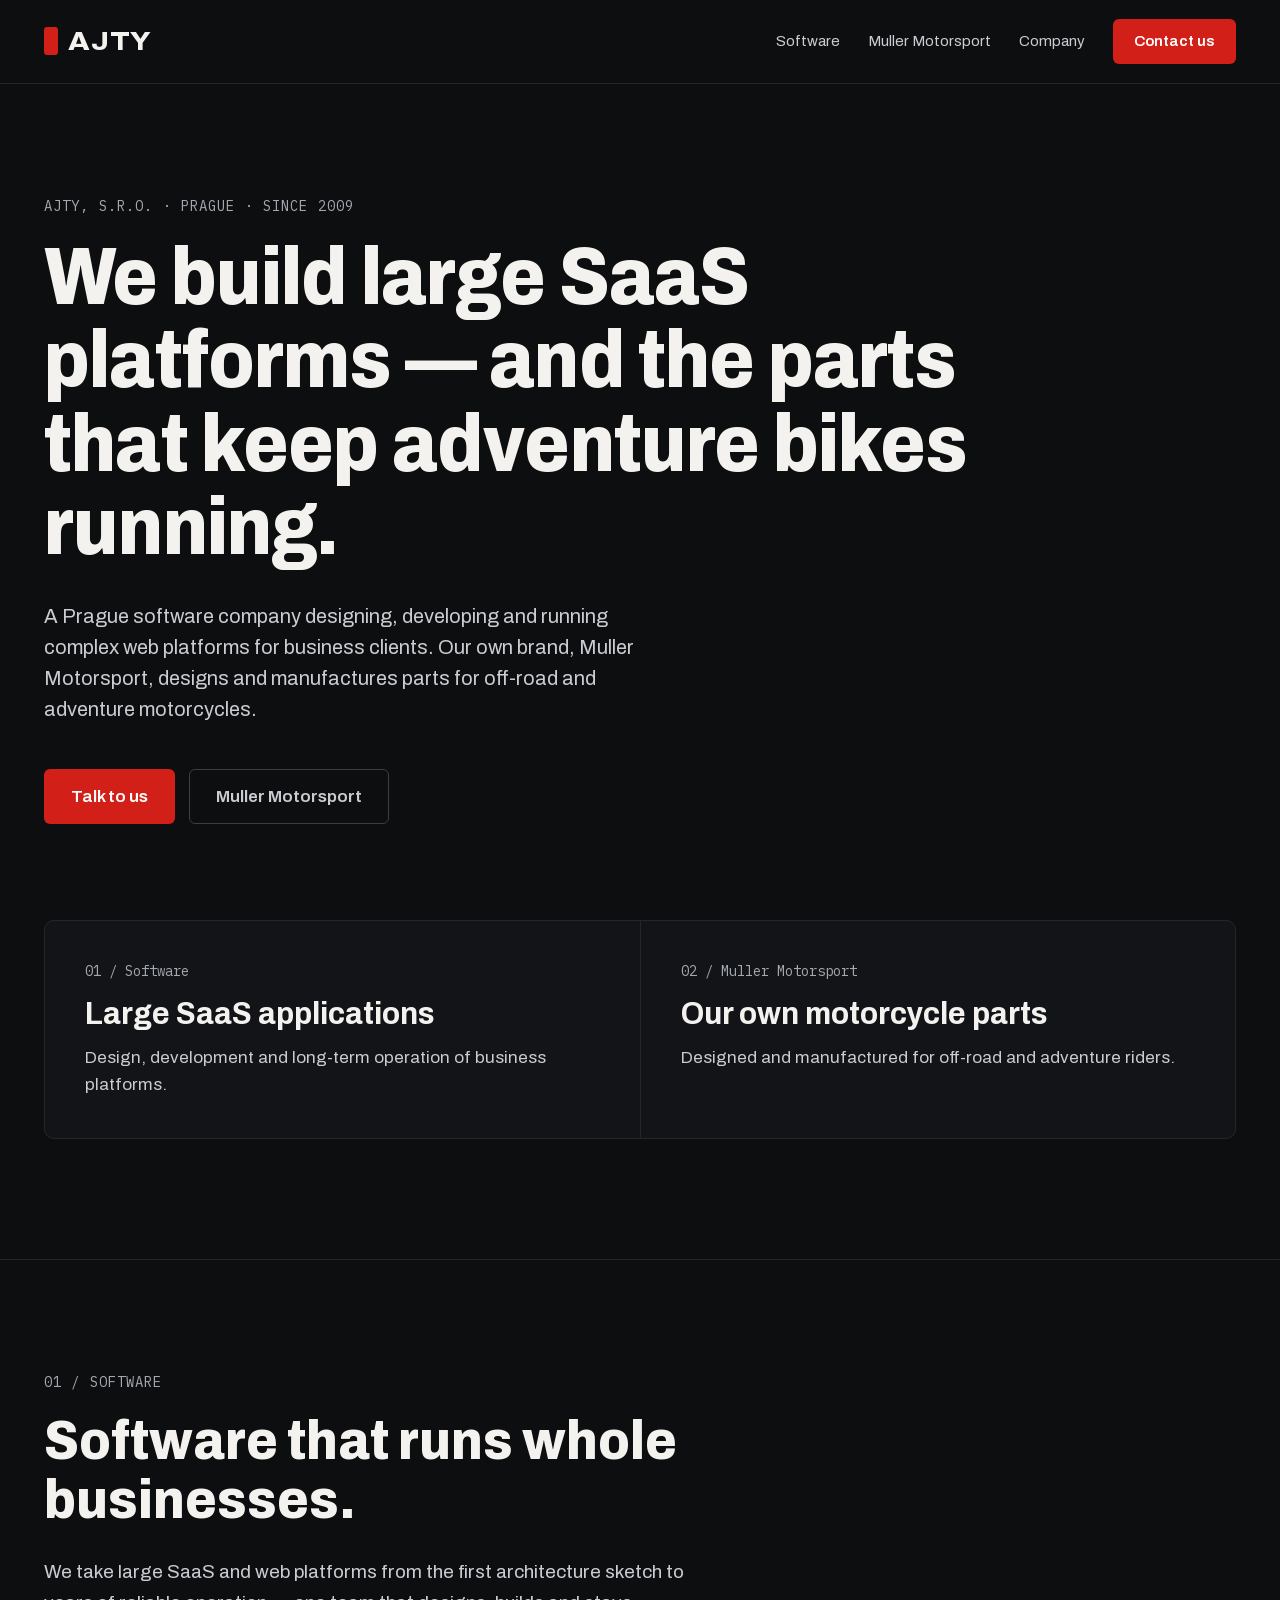
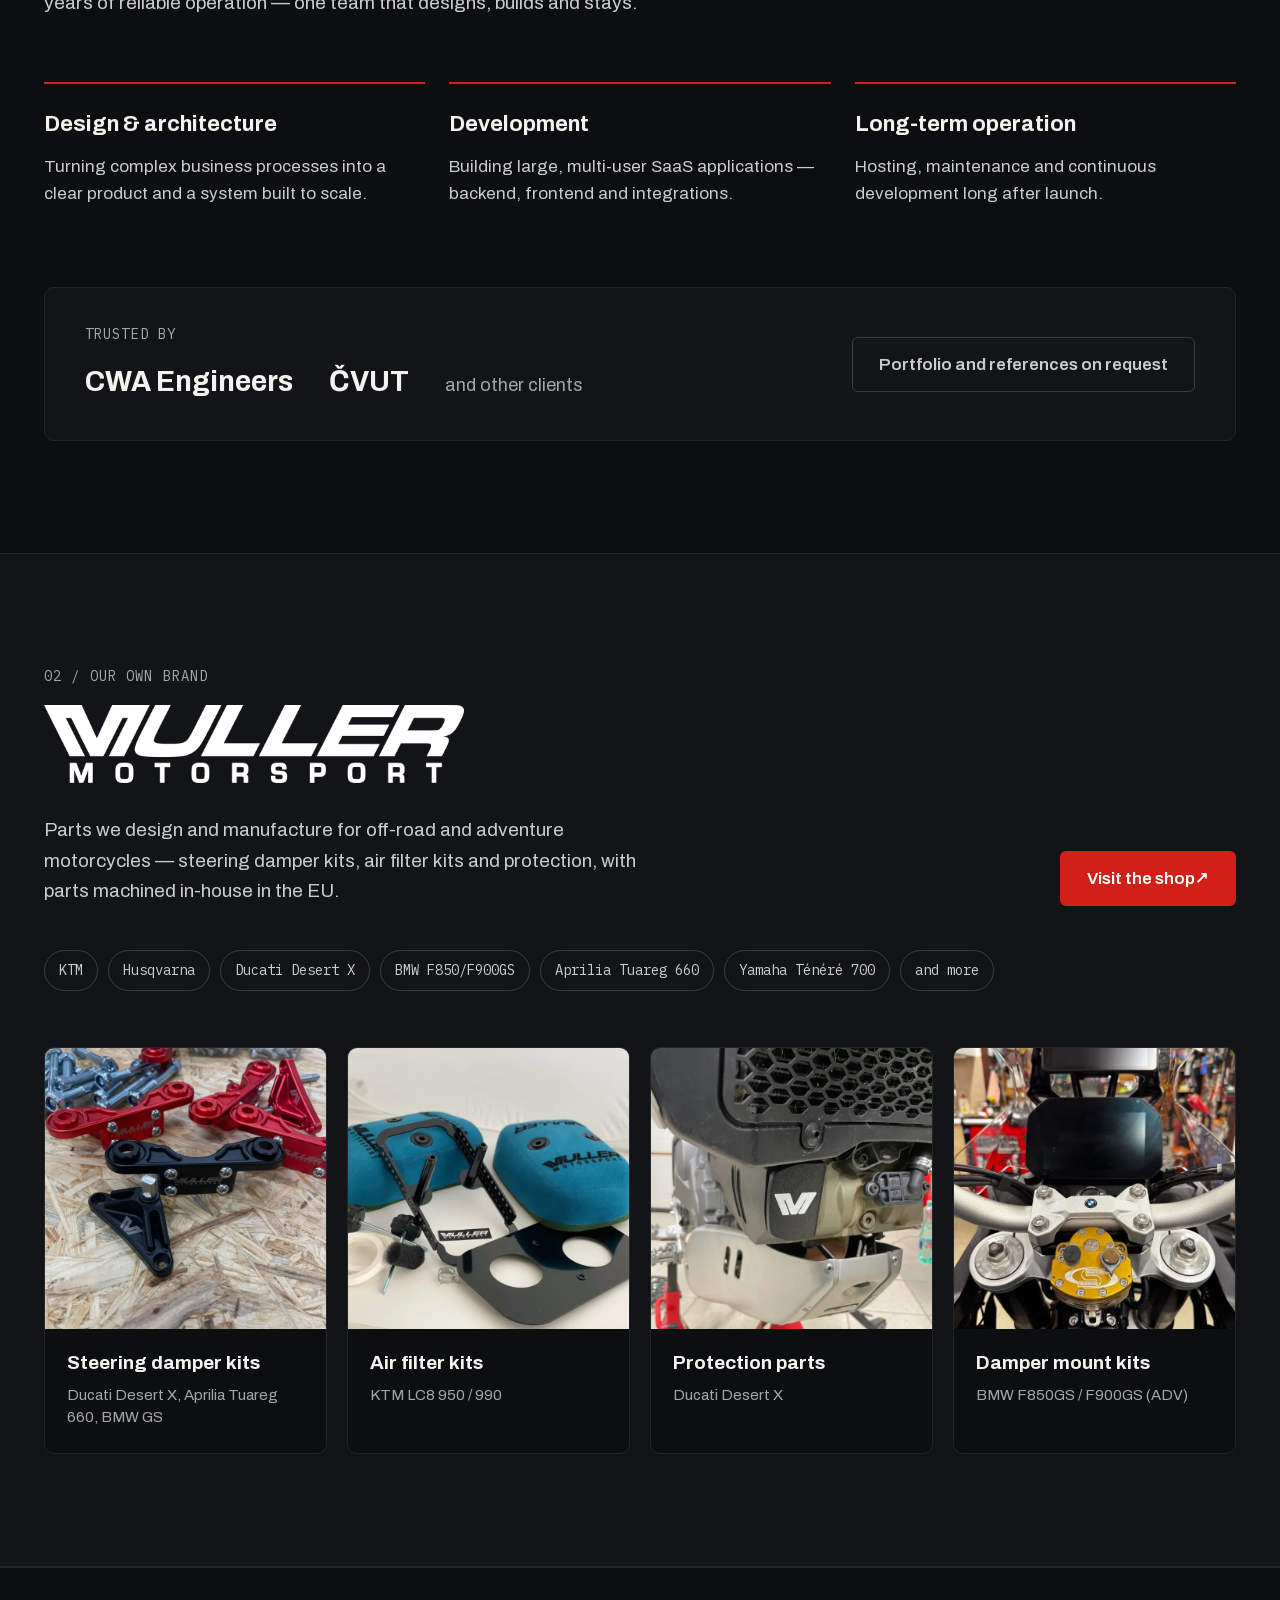
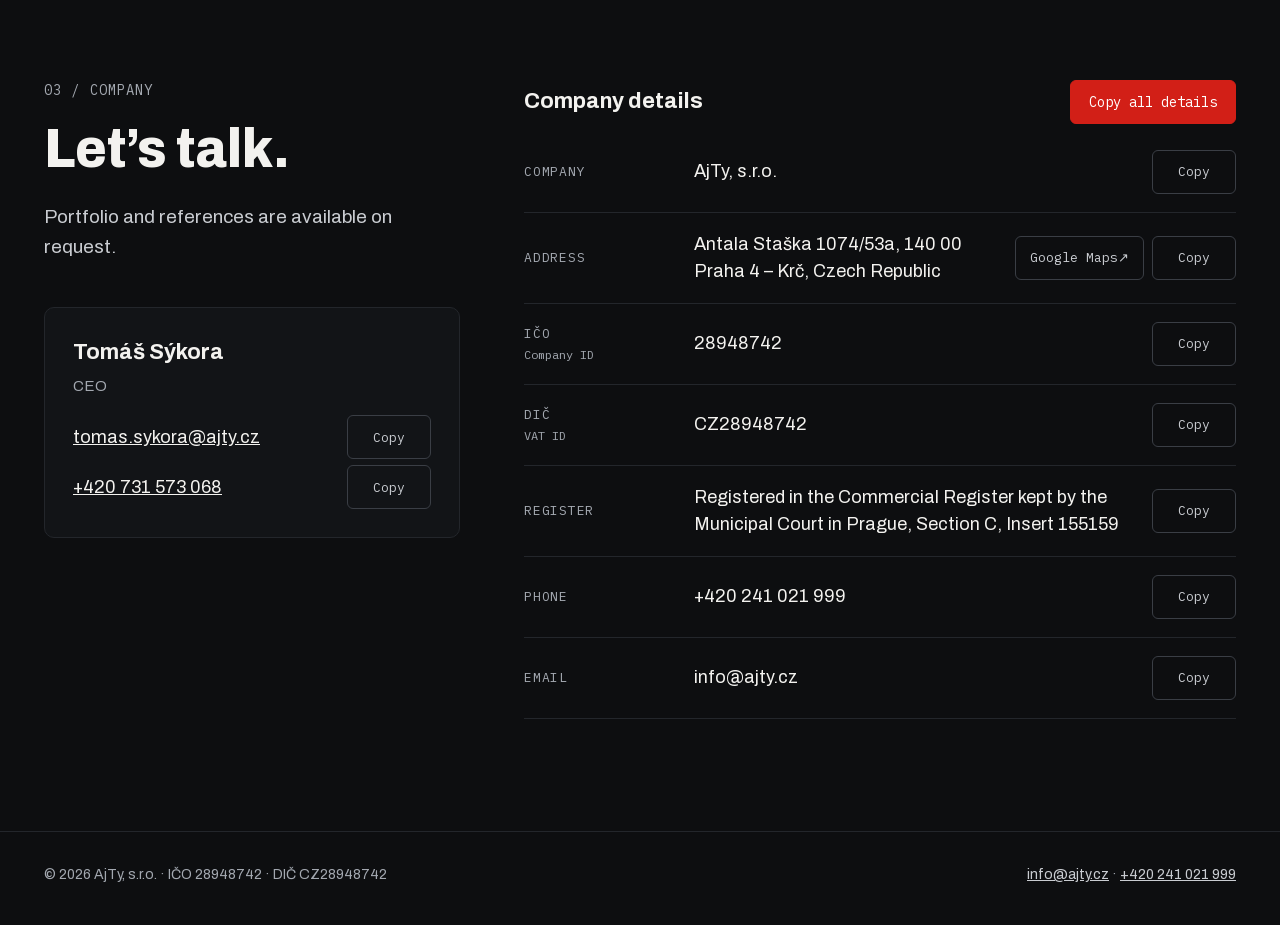
==== public/index.html @ 873d9465 "Add ajty.cz website with GitHub Pages deployment" ====
<!doctype html>
<html lang="en">
<head>
<meta charset="utf-8">
<meta name="viewport" content="width=device-width, initial-scale=1">
<title>AjTy — Software &amp; Muller Motorsport</title>
<meta name="description" content="AjTy, s.r.o. is a Prague software company building large SaaS platforms, and the maker of Muller Motorsport parts for off-road and adventure motorcycles.">
<link rel="icon" href="favicon.svg" type="image/svg+xml">
<meta name="theme-color" content="#0D0E10">
<meta property="og:type" content="website">
<meta property="og:url" content="https://ajty.cz/">
<meta property="og:title" content="AjTy — Software &amp; Muller Motorsport">
<meta property="og:description" content="A Prague software company building large SaaS platforms, and the maker of Muller Motorsport parts for off-road and adventure motorcycles.">
<meta property="og:image" content="https://ajty.cz/img/og-image.jpg">
<link rel="canonical" href="https://ajty.cz/">
<link rel="preload" href="fonts/archivo-latin.woff2" as="font" type="font/woff2" crossorigin>
<link rel="stylesheet" href="css/style.css">
<script type="module" src="js/main.js"></script>
</head>
<body>
<a class="skip" href="#main">Skip to content</a>

<header class="site-header">
  <div class="wrap header-row">
    <a class="wordmark" href="#top" aria-label="AjTy home"><span class="wordmark-bar" aria-hidden="true"></span>AJTY</a>
    <nav class="nav" aria-label="Main">
      <a href="#software">Software</a>
      <a href="#muller-motorsport">Muller Motorsport</a>
      <a href="#company">Company</a>
      <a class="btn btn-red" href="#company">Contact us</a>
    </nav>
  </div>
</header>

<main id="main">
  <span id="top"></span>
  <section class="wrap hero" aria-labelledby="hero-title">
    <p class="eyebrow">AjTy, s.r.o. · Prague · since 2009</p>
    <h1 id="hero-title" class="h1">We build large SaaS platforms — and the parts that keep adventure bikes running.</h1>
    <p class="lead">A Prague software company designing, developing and running complex web platforms for business clients. Our own brand, Muller Motorsport, designs and manufactures parts for off-road and adventure motorcycles.</p>
    <div class="hero-actions">
      <a class="btn btn-red" href="#company">Talk to us</a>
      <a class="btn btn-ghost" href="#muller-motorsport">Muller Motorsport</a>
    </div>
  </section>

  <div class="wrap">
    <div class="sides">
      <a class="side" href="#software">
        <span class="side-label">01 / Software</span>
        <span class="side-title">Large SaaS applications</span>
        <span class="side-text">Design, development and long-term operation of business platforms.</span>
      </a>
      <a class="side" href="#muller-motorsport">
        <span class="side-label">02 / Muller Motorsport</span>
        <span class="side-title">Our own motorcycle parts</span>
        <span class="side-text">Designed and manufactured for off-road and adventure riders.</span>
      </a>
    </div>
  </div>

  <section id="software" class="section" aria-labelledby="software-title">
    <div class="wrap">
      <p class="eyebrow">01 / Software</p>
      <h2 id="software-title" class="h2">Software that runs whole businesses.</h2>
      <p class="lead">We take large SaaS and web platforms from the first architecture sketch to years of reliable operation — one team that designs, builds and stays.</p>
      <div class="capabilities">
        <div class="capability">
          <h3 class="h3">Design &amp; architecture</h3>
          <p>Turning complex business processes into a clear product and a system built to scale.</p>
        </div>
        <div class="capability">
          <h3 class="h3">Development</h3>
          <p>Building large, multi-user SaaS applications — backend, frontend and integrations.</p>
        </div>
        <div class="capability">
          <h3 class="h3">Long-term operation</h3>
          <p>Hosting, maintenance and continuous development long after launch.</p>
        </div>
      </div>
      <div class="trusted">
        <div>
          <p class="eyebrow">Trusted by</p>
          <ul class="clients">
            <li class="client">CWA Engineers</li>
            <li class="client">ČVUT</li>
            <li class="clients-more">and other clients</li>
          </ul>
        </div>
        <a class="btn btn-ghost" href="#company">Portfolio and references on request</a>
      </div>
    </div>
  </section>

  <section id="muller-motorsport" class="section mm" aria-labelledby="mm-title">
    <div class="wrap">
      <div class="mm-head">
        <div class="mm-intro">
          <p class="eyebrow">02 / Our own brand</p>
          <h2 id="mm-title" class="visually-hidden">Muller Motorsport</h2>
          <img class="mm-logo" src="img/muller-motorsport-logo.png" alt="Muller Motorsport" width="1200" height="222">
          <p class="lead">Parts we design and manufacture for off-road and adventure motorcycles — steering damper kits, air filter kits and protection, with parts machined in-house in the EU.</p>
        </div>
        <a class="btn btn-red" href="https://mullermotorsport.com" target="_blank" rel="noopener">Visit the shop <span aria-hidden="true">↗</span><span class="visually-hidden"> (opens in a new tab)</span></a>
      </div>

      <ul class="chips" aria-label="Motorcycles covered">
        <li class="chip">KTM</li>
        <li class="chip">Husqvarna</li>
        <li class="chip">Ducati Desert X</li>
        <li class="chip">BMW F850/F900GS</li>
        <li class="chip">Aprilia Tuareg 660</li>
        <li class="chip">Yamaha Ténéré 700</li>
        <li class="chip">and more</li>
      </ul>

      <ul class="products">
        <li>
          <a class="product" href="https://mullermotorsport.com" target="_blank" rel="noopener">
            <span class="product-img"><img src="img/mm/steering-damper-kit.webp" alt="Black and red Muller Motorsport steering damper brackets on a workbench" width="720" height="720" loading="lazy" decoding="async"></span>
            <span class="product-body"><span class="product-name">Steering damper kits</span><span class="product-fits">Ducati Desert X, Aprilia Tuareg 660, BMW GS</span></span>
          </a>
        </li>
        <li>
          <a class="product" href="https://mullermotorsport.com" target="_blank" rel="noopener">
            <span class="product-img"><img src="img/mm/air-filter-kit.webp" alt="KTM 990 foam air filter racing kit" width="720" height="720" loading="lazy" decoding="async"></span>
            <span class="product-body"><span class="product-name">Air filter kits</span><span class="product-fits">KTM LC8 950 / 990</span></span>
          </a>
        </li>
        <li>
          <a class="product" href="https://mullermotorsport.com" target="_blank" rel="noopener">
            <span class="product-img"><img src="img/mm/cam-belt-mud-protector.webp" alt="Ducati Desert X cam belt mud protector" width="720" height="720" loading="lazy" decoding="async"></span>
            <span class="product-body"><span class="product-name">Protection parts</span><span class="product-fits">Ducati Desert X</span></span>
          </a>
        </li>
        <li>
          <a class="product" href="https://mullermotorsport.com" target="_blank" rel="noopener">
            <span class="product-img"><img src="img/mm/damper-mount-kit.webp" alt="BMW F850GS / F900GS steering damper mount kit" width="720" height="720" loading="lazy" decoding="async"></span>
            <span class="product-body"><span class="product-name">Damper mount kits</span><span class="product-fits">BMW F850GS / F900GS (ADV)</span></span>
          </a>
        </li>
      </ul>
    </div>
  </section>

  <section id="company" class="section" aria-labelledby="company-title">
    <div class="wrap company">
      <div class="company-intro">
        <p class="eyebrow">03 / Company</p>
        <h2 id="company-title" class="h2">Let’s talk.</h2>
        <p class="lead">Portfolio and references are available on request.</p>
        <div class="contact-card">
          <span class="contact-name">Tomáš Sýkora</span>
          <span class="contact-role">CEO</span>
          <span class="contact-line"><a href="mailto:tomas.sykora@ajty.cz"><span data-copy="tomas.sykora@ajty.cz">tomas.sykora@ajty.cz</span></a><button class="copy-btn" type="button" hidden aria-label="Copy CEO email">Copy</button></span>
          <span class="contact-line"><a href="tel:+420731573068"><span data-copy="+420 731 573 068">+420 731 573 068</span></a><button class="copy-btn" type="button" hidden aria-label="Copy CEO phone">Copy</button></span>
        </div>
      </div>

      <div class="company-details">
        <div class="details-head">
          <h3 class="h3">Company details</h3>
          <button class="copy-all" type="button" hidden>Copy all details</button>
        </div>
        <p class="copy-status visually-hidden" role="status" aria-live="polite"></p>
        <dl class="details">
          <div class="detail">
            <dt>Company</dt>
            <dd>
              <span data-copy="AjTy, s.r.o.">AjTy, s.r.o.</span>
              <span class="detail-actions"><button class="copy-btn" type="button" hidden aria-label="Copy company name">Copy</button></span></dd>
          </div>
          <div class="detail">
            <dt>Address</dt>
            <dd>
              <span data-copy="Antala Staška 1074/53a, 140 00 Praha 4 – Krč, Czech Republic">Antala Staška 1074/53a, 140 00 Praha 4 – Krč, Czech Republic</span>
              <span class="detail-actions">
              <a class="btn-small" href="https://www.google.com/maps/search/?api=1&amp;query=Antala+Sta%C5%A1ka+1074%2F53a%2C+140+00+Praha+4" target="_blank" rel="noopener">Google Maps <span aria-hidden="true">↗</span><span class="visually-hidden"> (opens in a new tab)</span></a>
              <button class="copy-btn" type="button" hidden aria-label="Copy address">Copy</button>
            </span></dd>
          </div>
          <div class="detail">
            <dt>IČO <span class="dt-hint">Company ID</span></dt>
            <dd>
              <span data-copy="28948742" data-copy-line="IČO: 28948742">28948742</span>
              <span class="detail-actions"><button class="copy-btn" type="button" hidden aria-label="Copy IČO">Copy</button></span></dd>
          </div>
          <div class="detail">
            <dt>DIČ <span class="dt-hint">VAT ID</span></dt>
            <dd>
              <span data-copy="CZ28948742" data-copy-line="DIČ: CZ28948742">CZ28948742</span>
              <span class="detail-actions"><button class="copy-btn" type="button" hidden aria-label="Copy DIČ">Copy</button></span></dd>
          </div>
          <div class="detail">
            <dt>Register</dt>
            <dd>
              <span data-copy="Registered in the Commercial Register kept by the Municipal Court in Prague, Section C, Insert 155159">Registered in the Commercial Register kept by the Municipal Court in Prague, Section C, Insert 155159</span>
              <span class="detail-actions"><button class="copy-btn" type="button" hidden aria-label="Copy register entry">Copy</button></span></dd>
          </div>
          <div class="detail">
            <dt>Phone</dt>
            <dd>
              <span data-copy="+420 241 021 999">+420 241 021 999</span>
              <span class="detail-actions"><button class="copy-btn" type="button" hidden aria-label="Copy phone number">Copy</button></span></dd>
          </div>
          <div class="detail">
            <dt>Email</dt>
            <dd>
              <span data-copy="info@ajty.cz">info@ajty.cz</span>
              <span class="detail-actions"><button class="copy-btn" type="button" hidden aria-label="Copy email">Copy</button></span></dd>
          </div>
        </dl>
      </div>
    </div>
  </section>
</main>

<footer class="site-footer">
  <div class="wrap footer-row">
    <span>© <span id="year"></span> AjTy, s.r.o. · IČO 28948742 · DIČ CZ28948742</span>
    <span><a href="mailto:info@ajty.cz">info@ajty.cz</a> · <a href="tel:+420241021999">+420 241 021 999</a></span>
  </div>
</footer>
</body>
</html>
---- public/css/style.css ----
@font-face{font-family:"Archivo";font-style:normal;font-weight:400 800;font-stretch:62% 125%;font-display:swap;src:url(../fonts/archivo-latin-ext.woff2) format("woff2");unicode-range:U+0100-02BA,U+02BD-02C5,U+02C7-02CC,U+02CE-02D7,U+02DD-02FF,U+0304,U+0308,U+0329,U+1D00-1DBF,U+1E00-1E9F,U+1EF2-1EFF,U+2020,U+20A0-20AB,U+20AD-20C4,U+2113,U+2C60-2C7F,U+A720-A7FF}
@font-face{font-family:"Archivo";font-style:normal;font-weight:400 800;font-stretch:62% 125%;font-display:swap;src:url(../fonts/archivo-latin.woff2) format("woff2");unicode-range:U+0000-00FF,U+0131,U+0152-0153,U+02BB-02BC,U+02C6,U+02DA,U+02DC,U+0304,U+0308,U+0329,U+2000-206F,U+20AC,U+2122,U+2191,U+2193,U+2212,U+2215,U+FEFF,U+FFFD}
@font-face{font-family:"IBM Plex Mono";font-style:normal;font-weight:400;font-display:swap;src:url(../fonts/plexmono-400-latin-ext.woff2) format("woff2");unicode-range:U+0100-02BA,U+02BD-02C5,U+02C7-02CC,U+02CE-02D7,U+02DD-02FF,U+0304,U+0308,U+0329,U+1D00-1DBF,U+1E00-1E9F,U+1EF2-1EFF,U+2020,U+20A0-20AB,U+20AD-20C4,U+2113,U+2C60-2C7F,U+A720-A7FF}
@font-face{font-family:"IBM Plex Mono";font-style:normal;font-weight:400;font-display:swap;src:url(../fonts/plexmono-400-latin.woff2) format("woff2");unicode-range:U+0000-00FF,U+0131,U+0152-0153,U+02BB-02BC,U+02C6,U+02DA,U+02DC,U+0304,U+0308,U+0329,U+2000-206F,U+20AC,U+2122,U+2191,U+2193,U+2212,U+2215,U+FEFF,U+FFFD}
@font-face{font-family:"IBM Plex Mono";font-style:normal;font-weight:500;font-display:swap;src:url(../fonts/plexmono-500-latin-ext.woff2) format("woff2");unicode-range:U+0100-02BA,U+02BD-02C5,U+02C7-02CC,U+02CE-02D7,U+02DD-02FF,U+0304,U+0308,U+0329,U+1D00-1DBF,U+1E00-1E9F,U+1EF2-1EFF,U+2020,U+20A0-20AB,U+20AD-20C4,U+2113,U+2C60-2C7F,U+A720-A7FF}
@font-face{font-family:"IBM Plex Mono";font-style:normal;font-weight:500;font-display:swap;src:url(../fonts/plexmono-500-latin.woff2) format("woff2");unicode-range:U+0000-00FF,U+0131,U+0152-0153,U+02BB-02BC,U+02C6,U+02DA,U+02DC,U+0304,U+0308,U+0329,U+2000-206F,U+20AC,U+2122,U+2191,U+2193,U+2212,U+2215,U+FEFF,U+FFFD}

:root{
  --bg:#0D0E10;--panel:#121417;--line:#23262B;--control:#3A3E45;
  --text:#F3F2EF;--text-2:#C9CCD1;--muted:#A3A8B0;
  --accent:#D21F17;--accent-hover:#B81A12;--link-hover:#FF5A4F;
  --ok-line:#3FB36B;--ok-text:#7BE0A2;--ok-fill:#1E7A45;
  --sans:"Archivo",system-ui,sans-serif;--mono:"IBM Plex Mono",ui-monospace,monospace;
  --wrap:1240px;--gutter:24px;--section:112px;
}
*,*::before,*::after{box-sizing:border-box}
html{scroll-behavior:smooth;-webkit-text-size-adjust:100%}
body{margin:0;background:var(--bg);color:var(--text);font-family:var(--sans);line-height:1.5}
a{color:var(--text)}
a:hover{color:var(--link-hover)}
img{max-width:100%;height:auto;display:block}
:focus-visible{outline:2px solid var(--link-hover);outline-offset:3px}
.visually-hidden{position:absolute;width:1px;height:1px;margin:-1px;padding:0;border:0;overflow:hidden;clip:rect(0 0 0 0);white-space:nowrap}
.skip{position:absolute;left:-9999px;top:0;background:var(--accent);color:#fff;padding:12px 16px;z-index:10}
.skip:focus{left:16px;top:16px}

.wrap{max-width:var(--wrap);margin:0 auto;padding-inline:var(--gutter)}
.section{padding-block:var(--section);border-top:1px solid var(--line)}

/* type */
.eyebrow{margin:0 0 18px;font-family:var(--mono);font-size:14px;letter-spacing:.08em;text-transform:uppercase;color:var(--muted)}
.h1{margin:0;max-width:1040px;font-size:clamp(42px,6.4vw,88px);line-height:1.02;font-weight:800;font-stretch:88%;letter-spacing:-.01em}
.h2{margin:0;max-width:820px;font-size:clamp(34px,4.4vw,60px);line-height:1.05;font-weight:800;font-stretch:88%}
.h3{margin:0;font-size:22px;font-weight:700}
.lead{margin:28px 0 0;max-width:680px;font-size:19px;line-height:1.6;color:var(--text-2)}

/* buttons */
.btn{display:inline-flex;align-items:center;justify-content:center;min-height:44px;padding:14px 26px;border-radius:6px;font-weight:600;font-size:17px;text-decoration:none;border:1px solid transparent}
.btn-red{background:var(--accent);color:#fff}
.btn-red:hover{background:var(--accent-hover);color:#fff}
.btn-ghost{border-color:var(--control);color:var(--text-2)}
.btn-ghost:hover{border-color:var(--text);color:var(--text)}
.btn-small,.copy-btn{display:inline-flex;align-items:center;justify-content:center;min-height:44px;min-width:84px;padding:0 14px;font-family:var(--mono);font-size:13px;border:1px solid var(--control);border-radius:6px;background:transparent;color:var(--text-2);text-decoration:none;cursor:pointer}
.btn-small:hover,.copy-btn:hover{border-color:var(--text);color:var(--text)}
.copy-btn.is-copied{border-color:var(--ok-line);color:var(--ok-text)}
.copy-all{min-height:44px;padding:0 18px;font-family:var(--mono);font-size:14px;color:#fff;background:var(--accent);border:1px solid var(--accent);border-radius:6px;cursor:pointer}
.copy-all:hover{background:var(--accent-hover)}
.copy-all.is-copied{background:var(--ok-fill);border-color:var(--ok-fill)}
[hidden]{display:none !important}

/* header */
.site-header{border-bottom:1px solid var(--line)}
.header-row{display:flex;flex-wrap:wrap;align-items:center;justify-content:space-between;gap:16px;padding-block:18px}
.wordmark{display:flex;align-items:center;gap:10px;color:var(--text);text-decoration:none;font-size:26px;font-weight:800;font-stretch:112%;letter-spacing:.04em}
.wordmark-bar{width:14px;height:28px;background:var(--accent);border-radius:3px}
.nav{display:flex;flex-wrap:wrap;align-items:center;gap:8px 28px;font-size:15px}
.nav a:not(.btn){color:var(--text-2);text-decoration:none;padding-block:12px}
.nav a:not(.btn):hover{color:var(--text)}
.nav .btn{font-size:15px;padding:10px 20px}

/* hero */
.hero{padding-block:112px 96px}
.hero .lead{max-width:640px;font-size:20px;line-height:1.55;margin-top:32px}
.hero-actions{display:flex;flex-wrap:wrap;gap:14px;margin-top:44px}
.sides{display:grid;grid-template-columns:repeat(auto-fit,minmax(min(300px,100%),1fr));gap:1px;background:var(--line);border:1px solid var(--line);border-radius:10px;overflow:hidden;margin-bottom:120px}
.side{background:var(--panel);padding:40px;display:flex;flex-direction:column;gap:14px;color:var(--text);text-decoration:none}
.side:hover{color:var(--text);background:#16191D}
.side-label{font-family:var(--mono);font-size:14px;color:var(--muted)}
.side-title{font-size:32px;font-weight:700;font-stretch:92%;line-height:1.1}
.side-text{font-size:17px;line-height:1.55;color:var(--text-2)}

/* software */
.capabilities{display:grid;grid-template-columns:repeat(auto-fit,minmax(min(260px,100%),1fr));gap:24px;margin-top:64px}
.capability{border-top:2px solid var(--accent);padding-top:24px}
.capability p{margin:12px 0 0;font-size:17px;line-height:1.6;color:var(--text-2)}
.trusted{margin-top:80px;padding:36px 40px;background:var(--panel);border:1px solid var(--line);border-radius:10px;display:flex;flex-wrap:wrap;align-items:center;justify-content:space-between;gap:28px}
.trusted .eyebrow{margin-bottom:14px}
.clients{display:flex;flex-wrap:wrap;align-items:baseline;gap:12px 36px;margin:0;padding:0;list-style:none}
.client{font-size:30px;font-weight:700;font-stretch:92%}
.clients-more{font-size:18px;color:var(--muted)}

/* muller motorsport */
.mm{background:var(--panel);border-bottom:1px solid var(--line)}
.mm-head{display:flex;flex-wrap:wrap;justify-content:space-between;align-items:flex-end;gap:40px}
.mm-intro{flex:1 1 520px;min-width:0}
.mm-logo{width:100%;max-width:420px;filter:invert(1)}
.mm .lead{max-width:620px;margin-top:32px}
.chips{display:flex;flex-wrap:wrap;gap:10px;margin:44px 0 0;padding:0;list-style:none}
.chip{font-family:var(--mono);font-size:14px;padding:9px 14px;border:1px solid var(--control);border-radius:999px;color:var(--text-2)}
.products{display:grid;grid-template-columns:repeat(auto-fit,minmax(min(240px,100%),1fr));gap:20px;margin:56px 0 0;padding:0;list-style:none}
.product{display:flex;flex-direction:column;height:100%;background:var(--bg);border:1px solid var(--line);border-radius:10px;overflow:hidden;color:var(--text);text-decoration:none}
.product:hover{color:var(--text);border-color:var(--control)}
.product-img{aspect-ratio:1/1;overflow:hidden;background:#1B1D21}
.product-img img{width:100%;height:100%;object-fit:cover;transition:transform .3s ease}
.product:hover .product-img img{transform:scale(1.04)}
.product-body{padding:20px 22px 24px;display:flex;flex-direction:column;gap:6px}
.product-name{font-size:19px;font-weight:700}
.product-fits{font-size:15px;color:var(--muted)}

/* company */
.company{display:flex;flex-wrap:wrap;gap:64px}
.company-intro{flex:1 1 340px;min-width:0}
.company-intro .lead{max-width:420px;margin-top:24px}
.contact-card{margin-top:44px;padding:28px;background:var(--panel);border:1px solid var(--line);border-radius:10px;display:flex;flex-direction:column;gap:6px;font-size:18px}
.contact-card a{overflow-wrap:anywhere;padding-block:4px}
.contact-line{display:flex;flex-wrap:wrap;align-items:center;justify-content:space-between;gap:8px 16px}
.contact-name{font-size:22px;font-weight:700}
.contact-role{font-size:15px;color:var(--muted);margin-bottom:12px}
.company-details{flex:2 1 560px;min-width:0}
.details-head{display:flex;flex-wrap:wrap;justify-content:space-between;align-items:center;gap:16px;margin-bottom:8px}
.details{margin:0}
.detail{display:flex;flex-wrap:wrap;align-items:center;gap:8px 20px;padding-block:18px;border-bottom:1px solid var(--line)}
.detail dt{flex:0 0 150px;font-family:var(--mono);font-size:13px;letter-spacing:.06em;text-transform:uppercase;color:var(--muted)}
.dt-hint{display:block;text-transform:none;letter-spacing:0;font-size:12px;margin-top:2px}
.detail dd{margin:0;flex:1 1 400px;min-width:0;display:flex;flex-wrap:wrap;align-items:center;justify-content:space-between;gap:8px 20px}
.detail dd > span[data-copy]{flex:1 1 240px;min-width:0;font-size:18px;line-height:1.5;overflow-wrap:anywhere}
.detail-actions{display:flex;gap:8px;align-items:center}

/* footer */
.site-footer{border-top:1px solid var(--line)}
.footer-row{display:flex;flex-wrap:wrap;justify-content:space-between;gap:12px 32px;padding-block:32px 40px;font-size:14px;color:var(--muted)}
.site-footer a{color:var(--text-2)}

@media (max-width:640px){
  :root{--section:80px}
  .hero{padding-block:72px 64px}
  .side{padding:28px}
  .trusted{padding:28px}
  .detail dt{flex-basis:100%}
}
@media (prefers-reduced-motion:reduce){
  html{scroll-behavior:auto}
  .product-img img{transition:none}
}
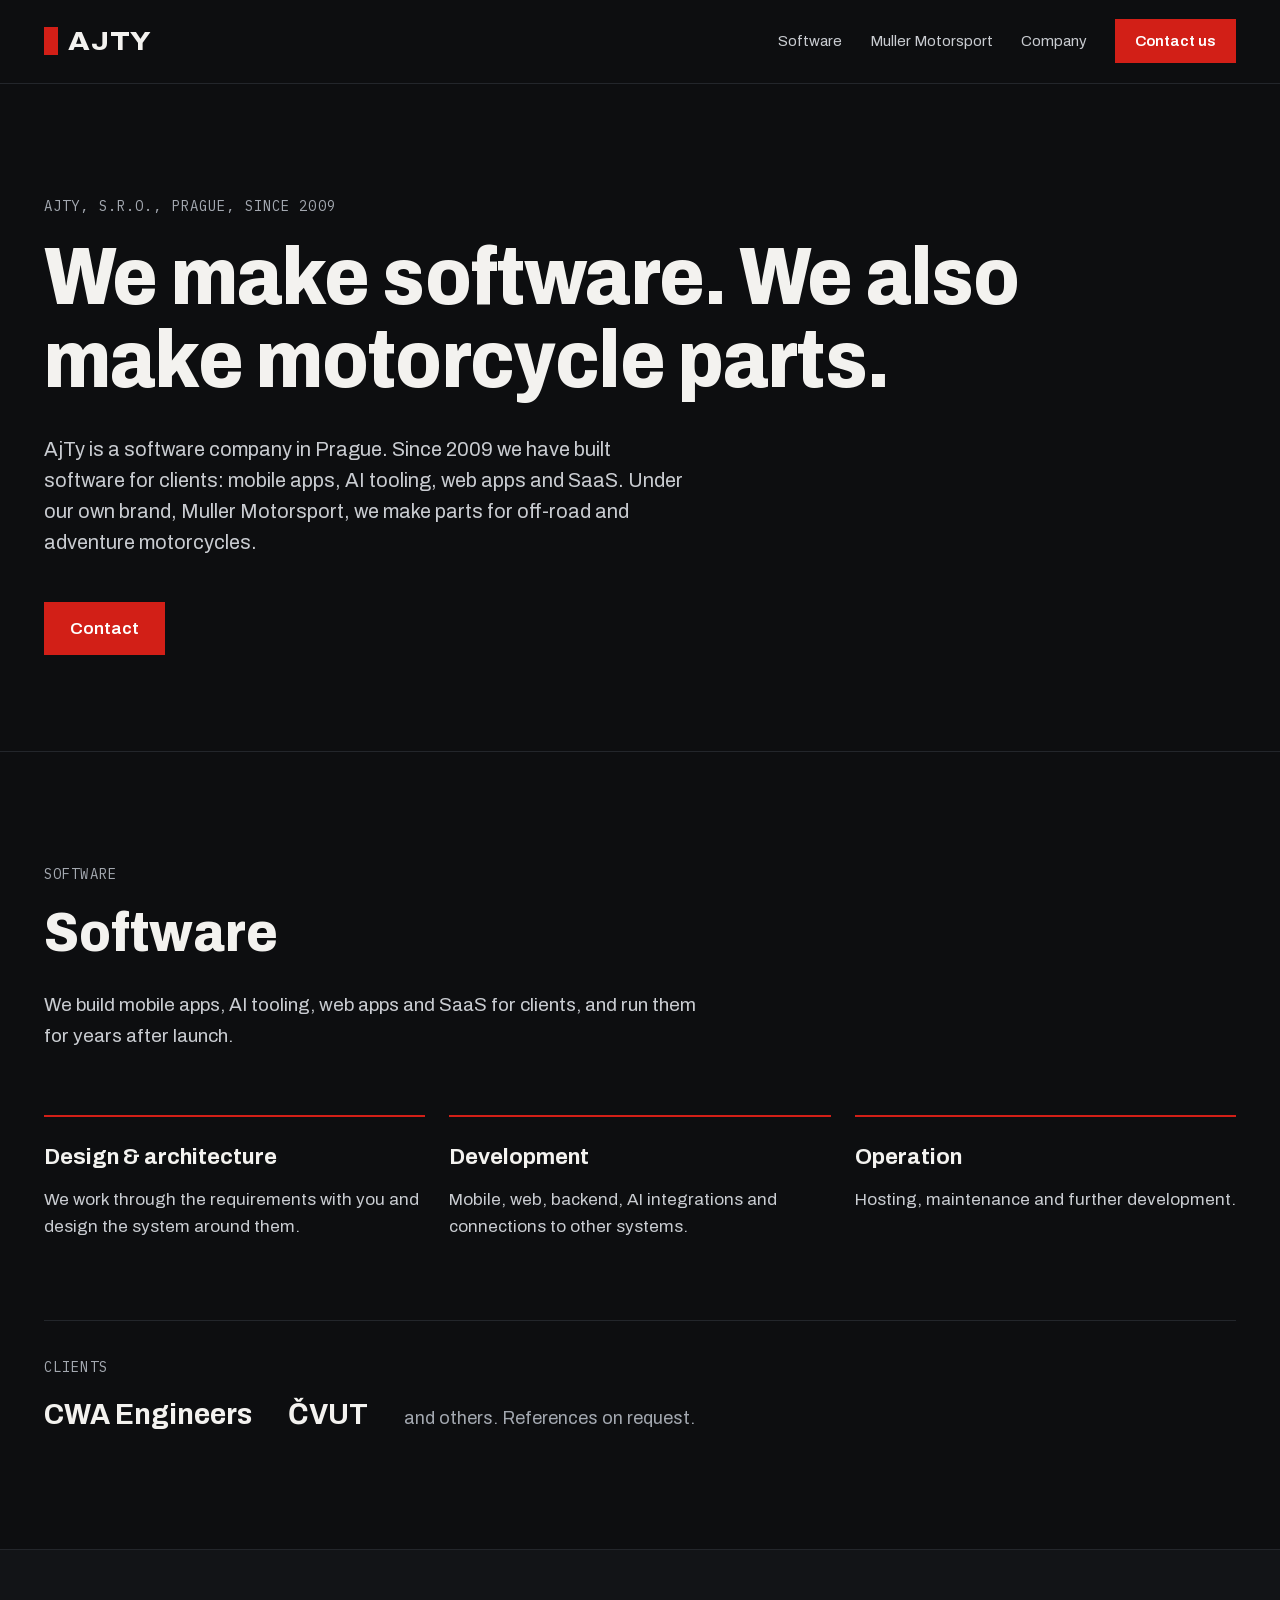
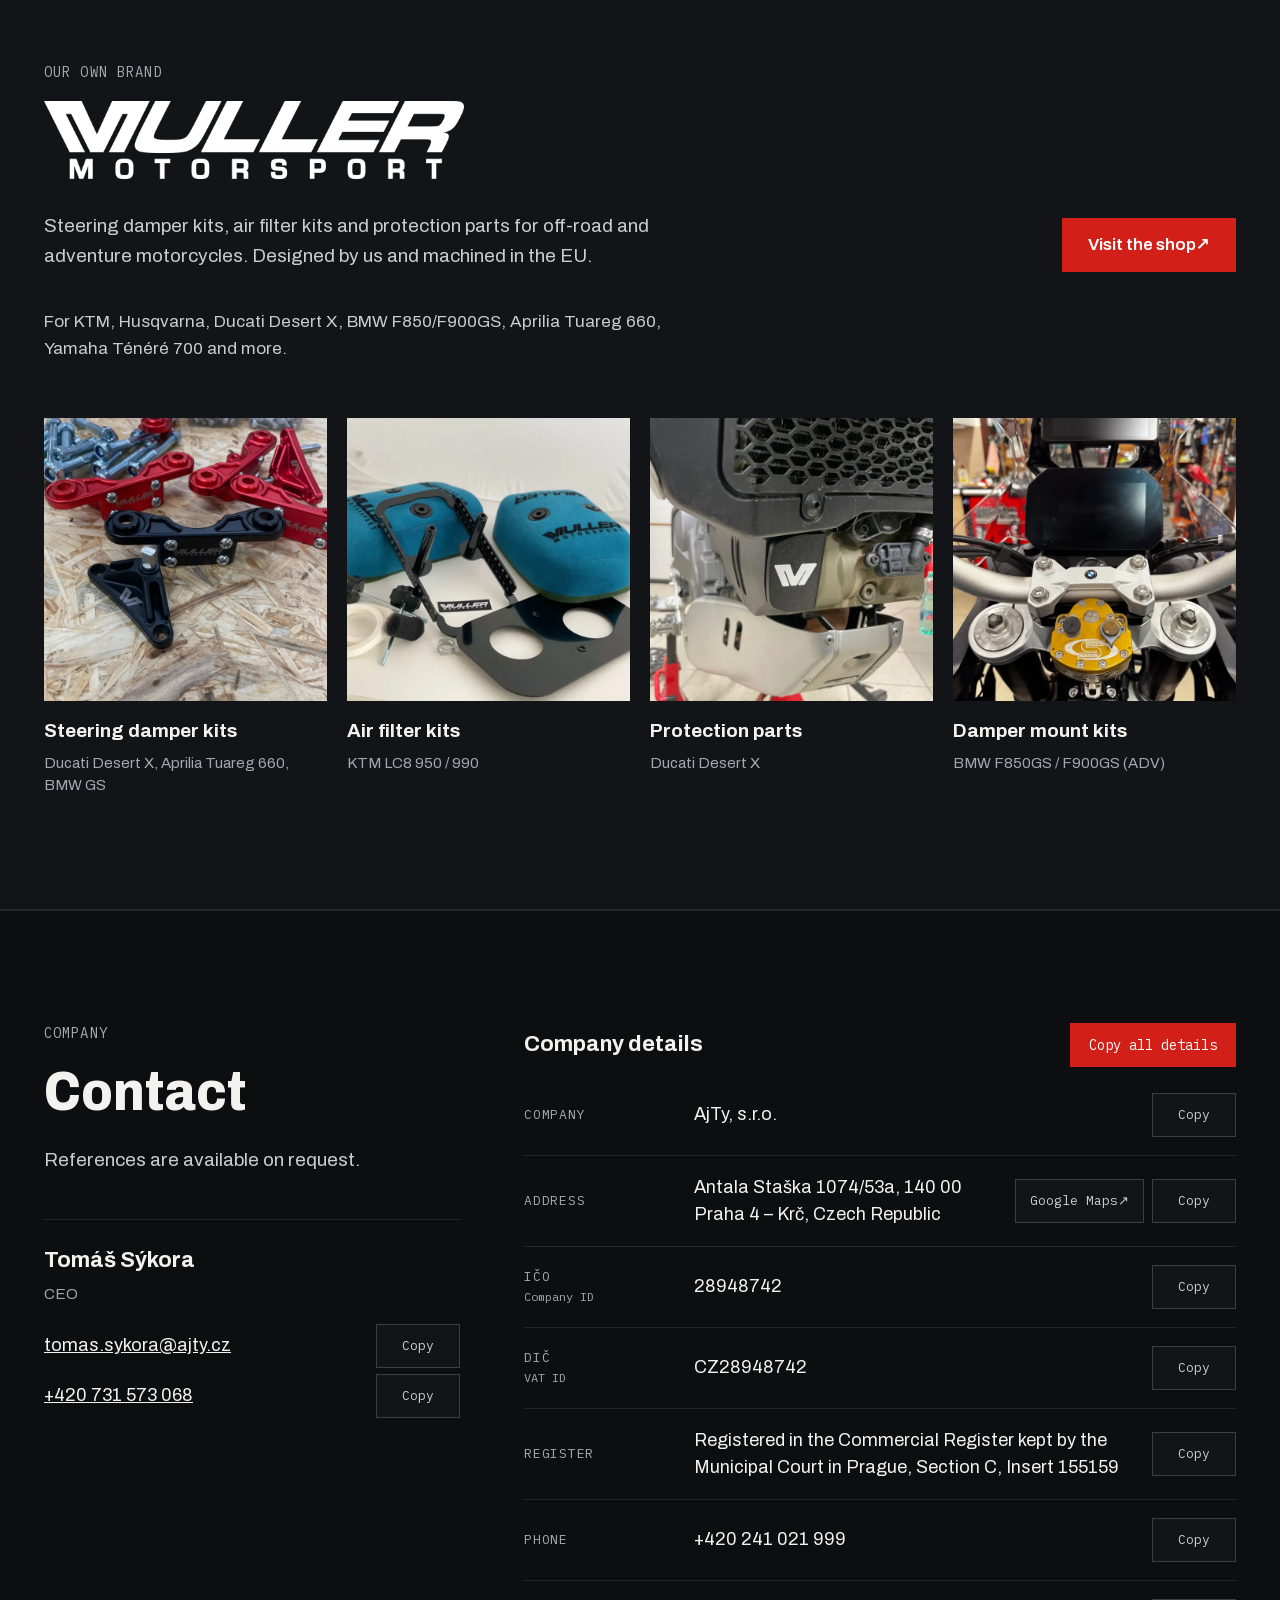
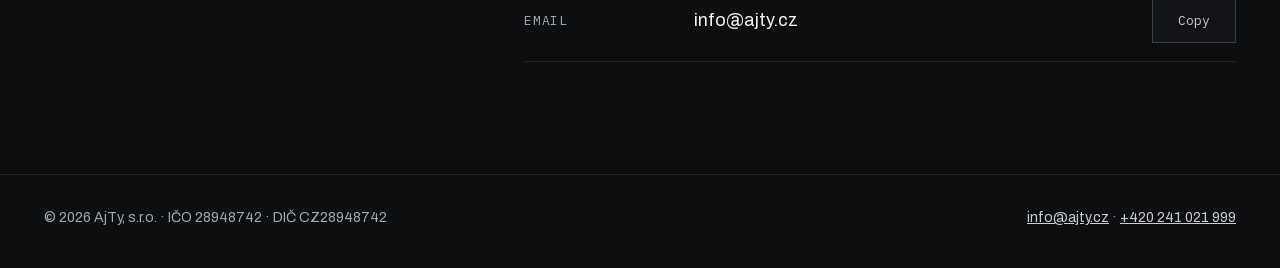
==== commit a3e0aa1a: "Strip template UI, broaden software copy" ====
--- a/public/index.html
+++ b/public/index.html
@@ -3,14 +3,14 @@
 <head>
 <meta charset="utf-8">
 <meta name="viewport" content="width=device-width, initial-scale=1">
-<title>AjTy — Software &amp; Muller Motorsport</title>
-<meta name="description" content="AjTy, s.r.o. is a Prague software company building large SaaS platforms, and the maker of Muller Motorsport parts for off-road and adventure motorcycles.">
+<title>AjTy | Software and Muller Motorsport</title>
+<meta name="description" content="AjTy, s.r.o. is a Prague software company. We make software for clients, from mobile apps and AI tooling to web apps and SaaS, and Muller Motorsport parts for off-road and adventure motorcycles.">
 <link rel="icon" href="favicon.svg" type="image/svg+xml">
 <meta name="theme-color" content="#0D0E10">
 <meta property="og:type" content="website">
 <meta property="og:url" content="https://ajty.cz/">
-<meta property="og:title" content="AjTy — Software &amp; Muller Motorsport">
-<meta property="og:description" content="A Prague software company building large SaaS platforms, and the maker of Muller Motorsport parts for off-road and adventure motorcycles.">
+<meta property="og:title" content="AjTy | Software and Muller Motorsport">
+<meta property="og:description" content="Prague software company. We make software for clients, from mobile apps and AI tooling to web apps and SaaS, and Muller Motorsport parts for off-road and adventure motorcycles.">
 <meta property="og:image" content="https://ajty.cz/img/og-image.jpg">
 <link rel="canonical" href="https://ajty.cz/">
 <link rel="preload" href="fonts/archivo-latin.woff2" as="font" type="font/woff2" crossorigin>
@@ -35,59 +35,43 @@
 <main id="main">
   <span id="top"></span>
   <section class="wrap hero" aria-labelledby="hero-title">
-    <p class="eyebrow">AjTy, s.r.o. · Prague · since 2009</p>
-    <h1 id="hero-title" class="h1">We build large SaaS platforms — and the parts that keep adventure bikes running.</h1>
-    <p class="lead">A Prague software company designing, developing and running complex web platforms for business clients. Our own brand, Muller Motorsport, designs and manufactures parts for off-road and adventure motorcycles.</p>
+    <p class="eyebrow">AjTy, s.r.o., Prague, since 2009</p>
+    <h1 id="hero-title" class="h1">We make software. We also make motorcycle parts.</h1>
+    <p class="lead">AjTy is a software company in Prague. Since 2009 we have built software for clients: mobile apps, AI tooling, web apps and SaaS. Under our own brand, Muller Motorsport, we make parts for off-road and adventure motorcycles.</p>
     <div class="hero-actions">
-      <a class="btn btn-red" href="#company">Talk to us</a>
-      <a class="btn btn-ghost" href="#muller-motorsport">Muller Motorsport</a>
-    </div>
-  </section>
-
-  <div class="wrap">
-    <div class="sides">
-      <a class="side" href="#software">
-        <span class="side-label">01 / Software</span>
-        <span class="side-title">Large SaaS applications</span>
-        <span class="side-text">Design, development and long-term operation of business platforms.</span>
-      </a>
-      <a class="side" href="#muller-motorsport">
-        <span class="side-label">02 / Muller Motorsport</span>
-        <span class="side-title">Our own motorcycle parts</span>
-        <span class="side-text">Designed and manufactured for off-road and adventure riders.</span>
-      </a>
-    </div>
-  </div>
+      <a class="btn btn-red" href="#company">Contact</a>
+    </div>
+  </section>
+
 
   <section id="software" class="section" aria-labelledby="software-title">
     <div class="wrap">
-      <p class="eyebrow">01 / Software</p>
-      <h2 id="software-title" class="h2">Software that runs whole businesses.</h2>
-      <p class="lead">We take large SaaS and web platforms from the first architecture sketch to years of reliable operation — one team that designs, builds and stays.</p>
+      <p class="eyebrow">Software</p>
+      <h2 id="software-title" class="h2">Software</h2>
+      <p class="lead">We build mobile apps, AI tooling, web apps and SaaS for clients, and run them for years after launch.</p>
       <div class="capabilities">
         <div class="capability">
           <h3 class="h3">Design &amp; architecture</h3>
-          <p>Turning complex business processes into a clear product and a system built to scale.</p>
+          <p>We work through the requirements with you and design the system around them.</p>
         </div>
         <div class="capability">
           <h3 class="h3">Development</h3>
-          <p>Building large, multi-user SaaS applications — backend, frontend and integrations.</p>
+          <p>Mobile, web, backend, AI integrations and connections to other systems.</p>
         </div>
         <div class="capability">
-          <h3 class="h3">Long-term operation</h3>
-          <p>Hosting, maintenance and continuous development long after launch.</p>
+          <h3 class="h3">Operation</h3>
+          <p>Hosting, maintenance and further development.</p>
         </div>
       </div>
       <div class="trusted">
         <div>
-          <p class="eyebrow">Trusted by</p>
+          <p class="eyebrow">Clients</p>
           <ul class="clients">
             <li class="client">CWA Engineers</li>
             <li class="client">ČVUT</li>
-            <li class="clients-more">and other clients</li>
+            <li class="clients-more">and others. References on request.</li>
           </ul>
         </div>
-        <a class="btn btn-ghost" href="#company">Portfolio and references on request</a>
       </div>
     </div>
   </section>
@@ -96,23 +80,15 @@
     <div class="wrap">
       <div class="mm-head">
         <div class="mm-intro">
-          <p class="eyebrow">02 / Our own brand</p>
+          <p class="eyebrow">Our own brand</p>
           <h2 id="mm-title" class="visually-hidden">Muller Motorsport</h2>
           <img class="mm-logo" src="img/muller-motorsport-logo.png" alt="Muller Motorsport" width="1200" height="222">
-          <p class="lead">Parts we design and manufacture for off-road and adventure motorcycles — steering damper kits, air filter kits and protection, with parts machined in-house in the EU.</p>
+          <p class="lead">Steering damper kits, air filter kits and protection parts for off-road and adventure motorcycles. Designed by us and machined in the EU.</p>
         </div>
         <a class="btn btn-red" href="https://mullermotorsport.com" target="_blank" rel="noopener">Visit the shop <span aria-hidden="true">↗</span><span class="visually-hidden"> (opens in a new tab)</span></a>
       </div>
 
-      <ul class="chips" aria-label="Motorcycles covered">
-        <li class="chip">KTM</li>
-        <li class="chip">Husqvarna</li>
-        <li class="chip">Ducati Desert X</li>
-        <li class="chip">BMW F850/F900GS</li>
-        <li class="chip">Aprilia Tuareg 660</li>
-        <li class="chip">Yamaha Ténéré 700</li>
-        <li class="chip">and more</li>
-      </ul>
+      <p class="fits">For KTM, Husqvarna, Ducati Desert X, BMW F850/F900GS, Aprilia Tuareg 660, Yamaha Ténéré 700 and more.</p>
 
       <ul class="products">
         <li>
@@ -146,9 +122,9 @@
   <section id="company" class="section" aria-labelledby="company-title">
     <div class="wrap company">
       <div class="company-intro">
-        <p class="eyebrow">03 / Company</p>
-        <h2 id="company-title" class="h2">Let’s talk.</h2>
-        <p class="lead">Portfolio and references are available on request.</p>
+        <p class="eyebrow">Company</p>
+        <h2 id="company-title" class="h2">Contact</h2>
+        <p class="lead">References are available on request.</p>
         <div class="contact-card">
           <span class="contact-name">Tomáš Sýkora</span>
           <span class="contact-role">CEO</span>
--- a/public/css/style.css
+++ b/public/css/style.css
@@ -35,15 +35,13 @@
 .lead{margin:28px 0 0;max-width:680px;font-size:19px;line-height:1.6;color:var(--text-2)}
 
 /* buttons */
-.btn{display:inline-flex;align-items:center;justify-content:center;min-height:44px;padding:14px 26px;border-radius:6px;font-weight:600;font-size:17px;text-decoration:none;border:1px solid transparent}
+.btn{display:inline-flex;align-items:center;justify-content:center;min-height:44px;padding:14px 26px;font-weight:600;font-size:17px;text-decoration:none}
 .btn-red{background:var(--accent);color:#fff}
 .btn-red:hover{background:var(--accent-hover);color:#fff}
-.btn-ghost{border-color:var(--control);color:var(--text-2)}
-.btn-ghost:hover{border-color:var(--text);color:var(--text)}
-.btn-small,.copy-btn{display:inline-flex;align-items:center;justify-content:center;min-height:44px;min-width:84px;padding:0 14px;font-family:var(--mono);font-size:13px;border:1px solid var(--control);border-radius:6px;background:transparent;color:var(--text-2);text-decoration:none;cursor:pointer}
+.btn-small,.copy-btn{display:inline-flex;align-items:center;justify-content:center;min-height:44px;min-width:84px;padding:0 14px;font-family:var(--mono);font-size:13px;border:1px solid var(--control);background:var(--panel);color:var(--text-2);text-decoration:none;cursor:pointer}
 .btn-small:hover,.copy-btn:hover{border-color:var(--text);color:var(--text)}
 .copy-btn.is-copied{border-color:var(--ok-line);color:var(--ok-text)}
-.copy-all{min-height:44px;padding:0 18px;font-family:var(--mono);font-size:14px;color:#fff;background:var(--accent);border:1px solid var(--accent);border-radius:6px;cursor:pointer}
+.copy-all{min-height:44px;padding:0 18px;font-family:var(--mono);font-size:14px;color:#fff;background:var(--accent);border:1px solid var(--accent);cursor:pointer}
 .copy-all:hover{background:var(--accent-hover)}
 .copy-all.is-copied{background:var(--ok-fill);border-color:var(--ok-fill)}
 [hidden]{display:none !important}
@@ -52,7 +50,7 @@
 .site-header{border-bottom:1px solid var(--line)}
 .header-row{display:flex;flex-wrap:wrap;align-items:center;justify-content:space-between;gap:16px;padding-block:18px}
 .wordmark{display:flex;align-items:center;gap:10px;color:var(--text);text-decoration:none;font-size:26px;font-weight:800;font-stretch:112%;letter-spacing:.04em}
-.wordmark-bar{width:14px;height:28px;background:var(--accent);border-radius:3px}
+.wordmark-bar{width:14px;height:28px;background:var(--accent)}
 .nav{display:flex;flex-wrap:wrap;align-items:center;gap:8px 28px;font-size:15px}
 .nav a:not(.btn){color:var(--text-2);text-decoration:none;padding-block:12px}
 .nav a:not(.btn):hover{color:var(--text)}
@@ -62,18 +60,12 @@
 .hero{padding-block:112px 96px}
 .hero .lead{max-width:640px;font-size:20px;line-height:1.55;margin-top:32px}
 .hero-actions{display:flex;flex-wrap:wrap;gap:14px;margin-top:44px}
-.sides{display:grid;grid-template-columns:repeat(auto-fit,minmax(min(300px,100%),1fr));gap:1px;background:var(--line);border:1px solid var(--line);border-radius:10px;overflow:hidden;margin-bottom:120px}
-.side{background:var(--panel);padding:40px;display:flex;flex-direction:column;gap:14px;color:var(--text);text-decoration:none}
-.side:hover{color:var(--text);background:#16191D}
-.side-label{font-family:var(--mono);font-size:14px;color:var(--muted)}
-.side-title{font-size:32px;font-weight:700;font-stretch:92%;line-height:1.1}
-.side-text{font-size:17px;line-height:1.55;color:var(--text-2)}
 
 /* software */
 .capabilities{display:grid;grid-template-columns:repeat(auto-fit,minmax(min(260px,100%),1fr));gap:24px;margin-top:64px}
 .capability{border-top:2px solid var(--accent);padding-top:24px}
 .capability p{margin:12px 0 0;font-size:17px;line-height:1.6;color:var(--text-2)}
-.trusted{margin-top:80px;padding:36px 40px;background:var(--panel);border:1px solid var(--line);border-radius:10px;display:flex;flex-wrap:wrap;align-items:center;justify-content:space-between;gap:28px}
+.trusted{margin-top:80px;padding-top:36px;border-top:1px solid var(--line)}
 .trusted .eyebrow{margin-bottom:14px}
 .clients{display:flex;flex-wrap:wrap;align-items:baseline;gap:12px 36px;margin:0;padding:0;list-style:none}
 .client{font-size:30px;font-weight:700;font-stretch:92%}
@@ -85,15 +77,13 @@
 .mm-intro{flex:1 1 520px;min-width:0}
 .mm-logo{width:100%;max-width:420px;filter:invert(1)}
 .mm .lead{max-width:620px;margin-top:32px}
-.chips{display:flex;flex-wrap:wrap;gap:10px;margin:44px 0 0;padding:0;list-style:none}
-.chip{font-family:var(--mono);font-size:14px;padding:9px 14px;border:1px solid var(--control);border-radius:999px;color:var(--text-2)}
+.fits{margin:36px 0 0;max-width:620px;font-size:17px;line-height:1.6;color:var(--text-2)}
 .products{display:grid;grid-template-columns:repeat(auto-fit,minmax(min(240px,100%),1fr));gap:20px;margin:56px 0 0;padding:0;list-style:none}
-.product{display:flex;flex-direction:column;height:100%;background:var(--bg);border:1px solid var(--line);border-radius:10px;overflow:hidden;color:var(--text);text-decoration:none}
-.product:hover{color:var(--text);border-color:var(--control)}
+.product{display:flex;flex-direction:column;height:100%;color:var(--text);text-decoration:none}
+.product:hover{color:var(--link-hover)}
 .product-img{aspect-ratio:1/1;overflow:hidden;background:#1B1D21}
-.product-img img{width:100%;height:100%;object-fit:cover;transition:transform .3s ease}
-.product:hover .product-img img{transform:scale(1.04)}
-.product-body{padding:20px 22px 24px;display:flex;flex-direction:column;gap:6px}
+.product-img img{width:100%;height:100%;object-fit:cover}
+.product-body{padding:16px 0 0;display:flex;flex-direction:column;gap:6px}
 .product-name{font-size:19px;font-weight:700}
 .product-fits{font-size:15px;color:var(--muted)}
 
@@ -101,7 +91,7 @@
 .company{display:flex;flex-wrap:wrap;gap:64px}
 .company-intro{flex:1 1 340px;min-width:0}
 .company-intro .lead{max-width:420px;margin-top:24px}
-.contact-card{margin-top:44px;padding:28px;background:var(--panel);border:1px solid var(--line);border-radius:10px;display:flex;flex-direction:column;gap:6px;font-size:18px}
+.contact-card{margin-top:44px;padding-top:24px;border-top:1px solid var(--line);display:flex;flex-direction:column;gap:6px;font-size:18px}
 .contact-card a{overflow-wrap:anywhere;padding-block:4px}
 .contact-line{display:flex;flex-wrap:wrap;align-items:center;justify-content:space-between;gap:8px 16px}
 .contact-name{font-size:22px;font-weight:700}
@@ -124,11 +114,8 @@
 @media (max-width:640px){
   :root{--section:80px}
   .hero{padding-block:72px 64px}
-  .side{padding:28px}
-  .trusted{padding:28px}
   .detail dt{flex-basis:100%}
 }
 @media (prefers-reduced-motion:reduce){
   html{scroll-behavior:auto}
-  .product-img img{transition:none}
 }
